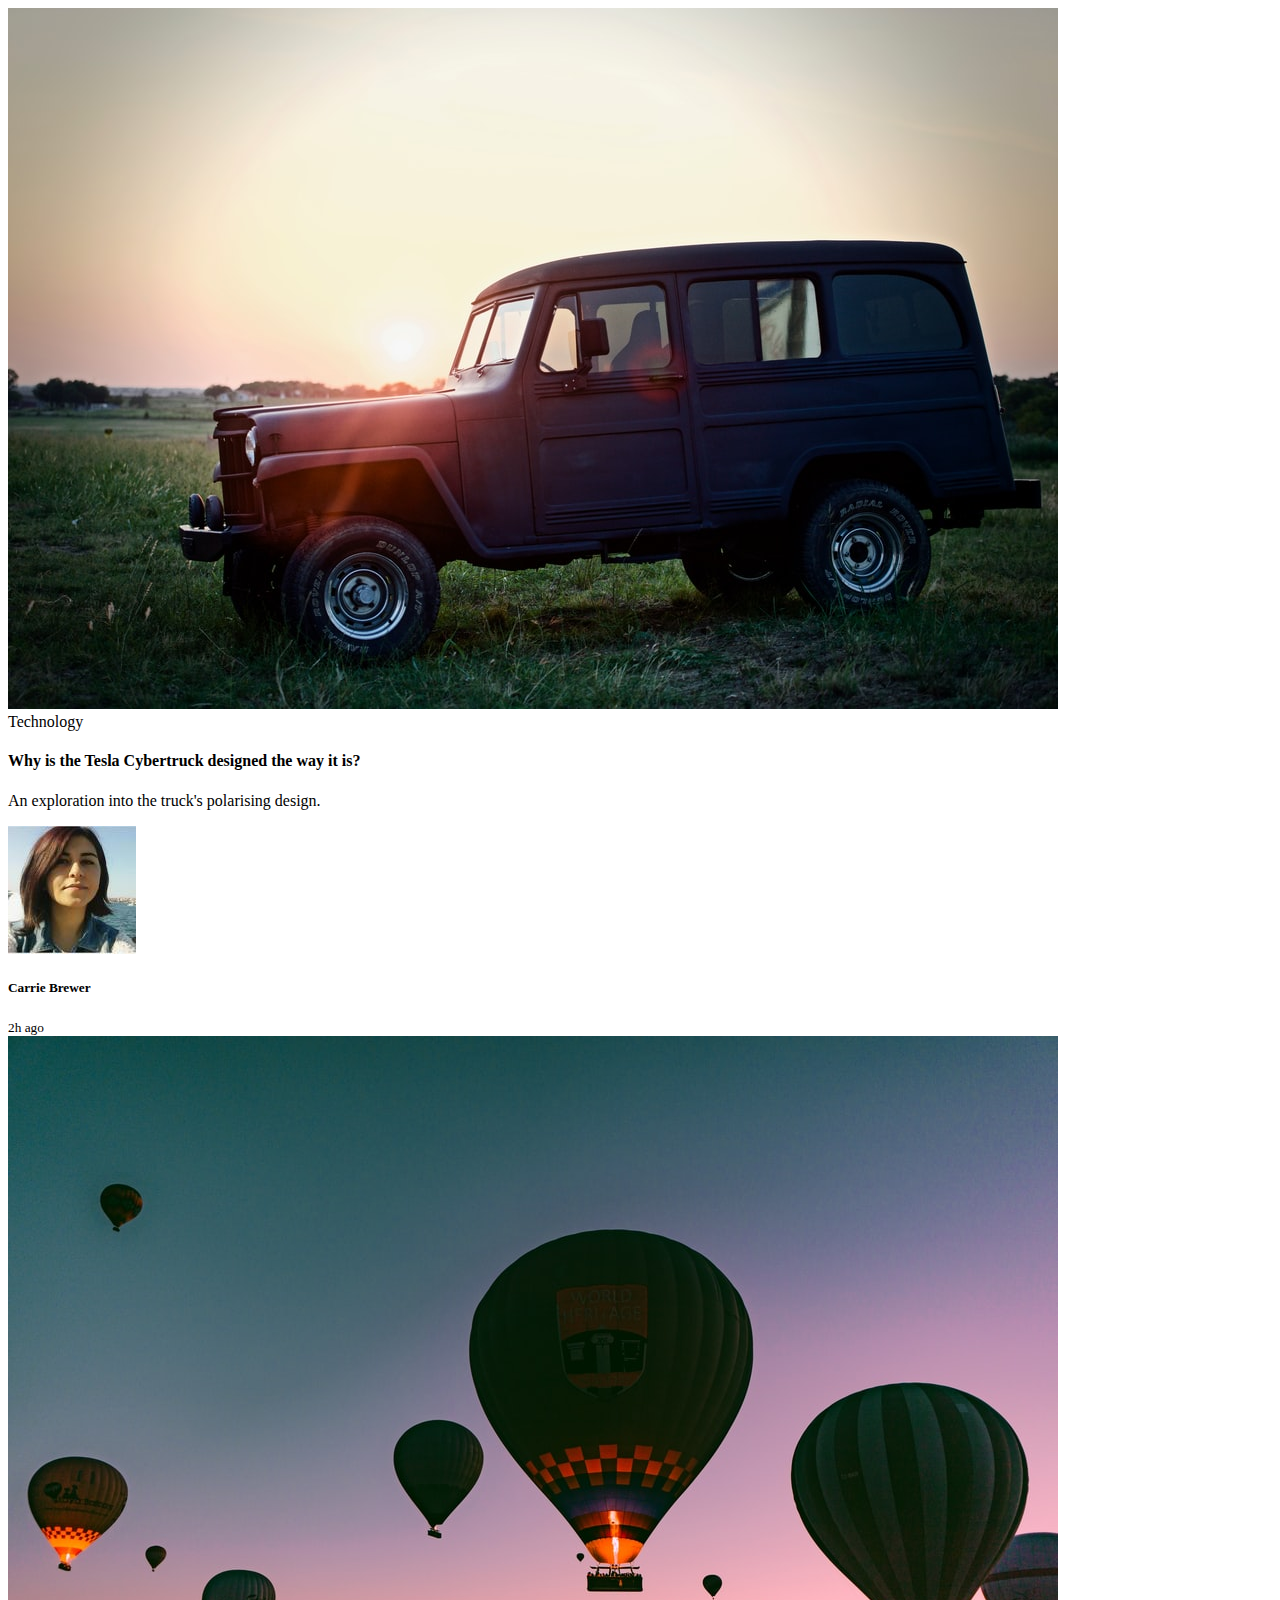
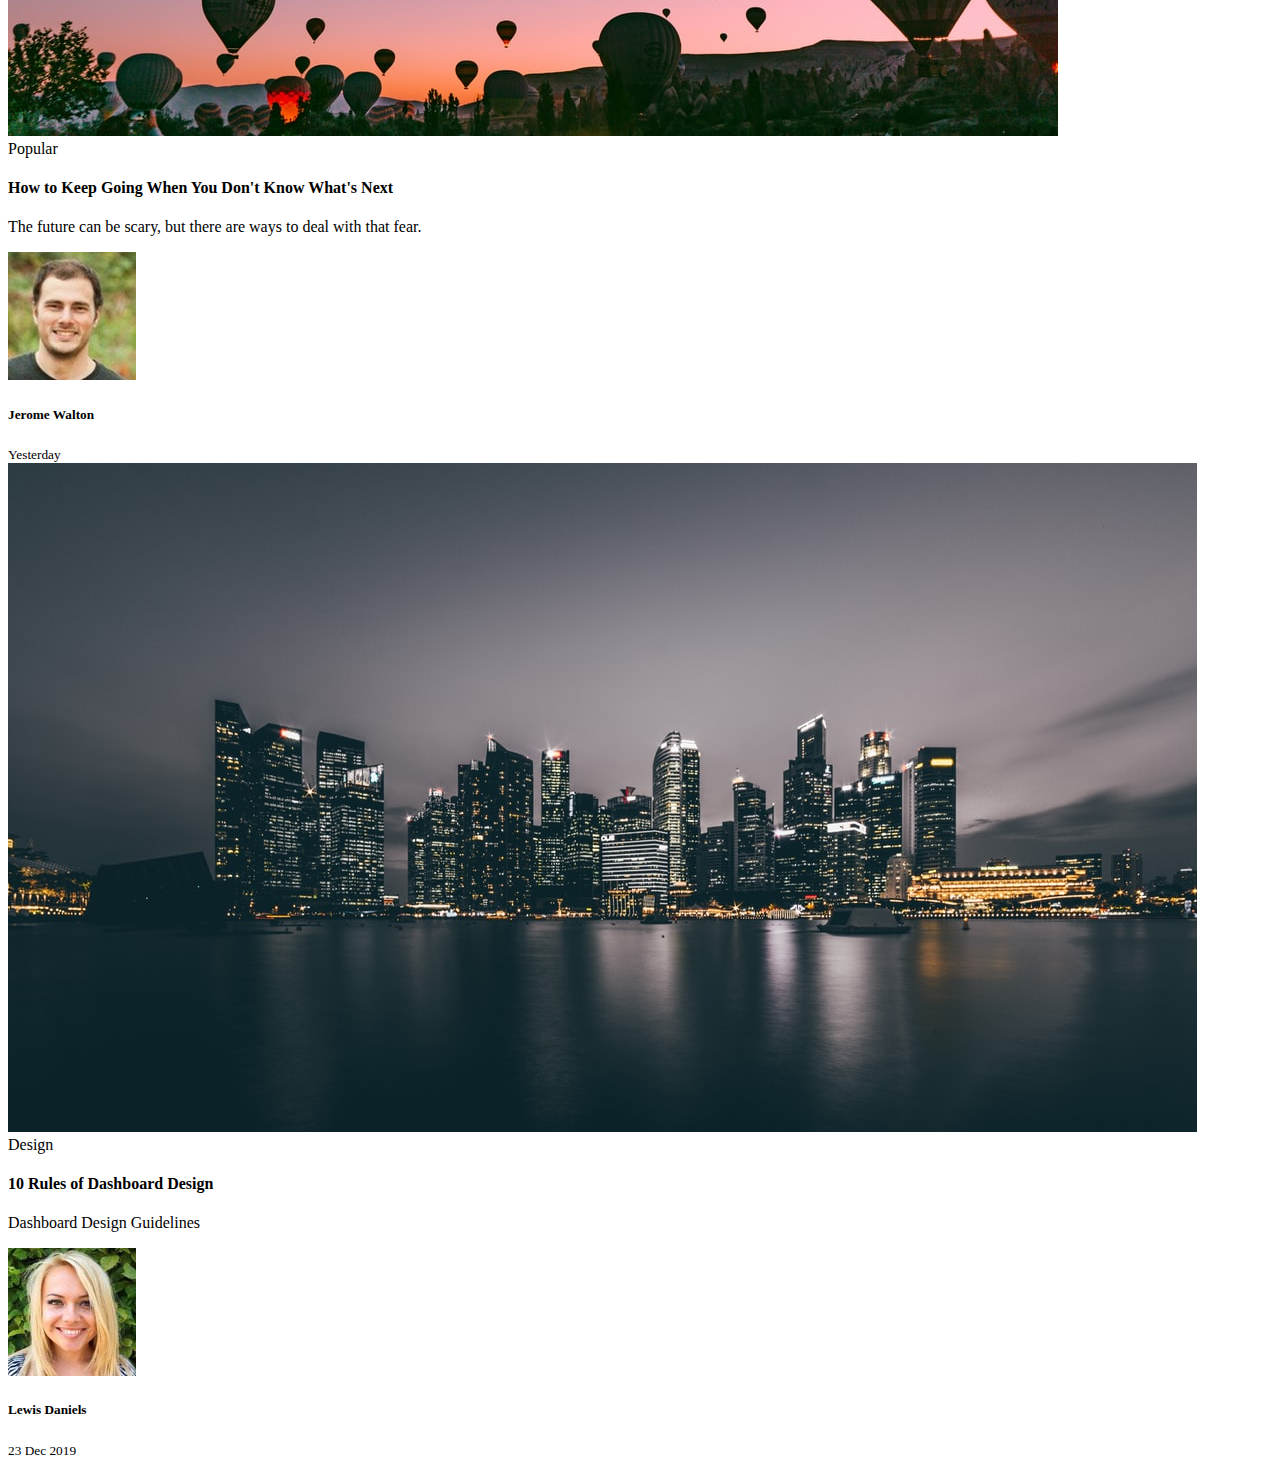
==== 1_blog_cards/index.html @ 3a8765f8 "Index" ====
<!DOCTYPE html>
<html lang="en">
<head>
    <meta charset="UTF-8">
    <meta name="viewport" content="width=device-width, initial-scale=1.0">
    <title>Blog Posts</title>
    <link rel="stylesheet" href="./style.css /">
</head>
<body>
    <div class="container">
        <div class="card">
            <div class="card-header">
                <img src="./images/rover.jpeg" alt="rover" />
            </div>
                <div class="card-body">
                    <span class="tag tag-teal">Technology</span>
                    <h4>Why is the Tesla Cybertruck designed the way it is?</h4>
                    <p>An exploration into the truck's polarising design.</p>
                    <div class="user">
                        <img src="./images/user-1.jpg" alt="user 1" />
                        <div class="user-info">
                            <h5>Carrie Brewer</h5>
                            <small>2h ago</small>
                        </div>
                    </div>
                </div>
        </div>
        <div class="card">
            <div class="card-header">
                <img src="./images/ballons.jpeg" alt="ballons" />
            </div>
            <div class="card-body">
                <span class="tag tag-purple">Popular</span>
                <h4>How to Keep Going When You Don't Know What's Next</h4>
                <p>
                    The future can be scary, but there are ways to deal with that fear.
                </p>
                <div class="user">
                    <img src="./images/user-2.jpg" alt="user 2" />
                    <div class="user_info">
                        <h5>Jerome Walton</h5>
                        <small>Yesterday</small>
                    </div>
                </div>
            </div>
        </div>
        <div class="card">
            <div class="card-header">
                <img src="./images//city.jpeg" alt="city" />
            </div>
            <div class="card-body">
                <span class="tag tag-pink">Design</span>
                <h4>10 Rules of Dashboard Design</h4>
                <p>Dashboard Design Guidelines</p>
                <div class="user">
                    <img src="./images//user-3.jpg" alt="user 3" />
                    <div class="user-info">
                        <h5>Lewis Daniels</h5>
                        <small>23 Dec 2019</small>
                    </div>
                </div>
            </div>
        </div>
    </div>
</body>
</html>
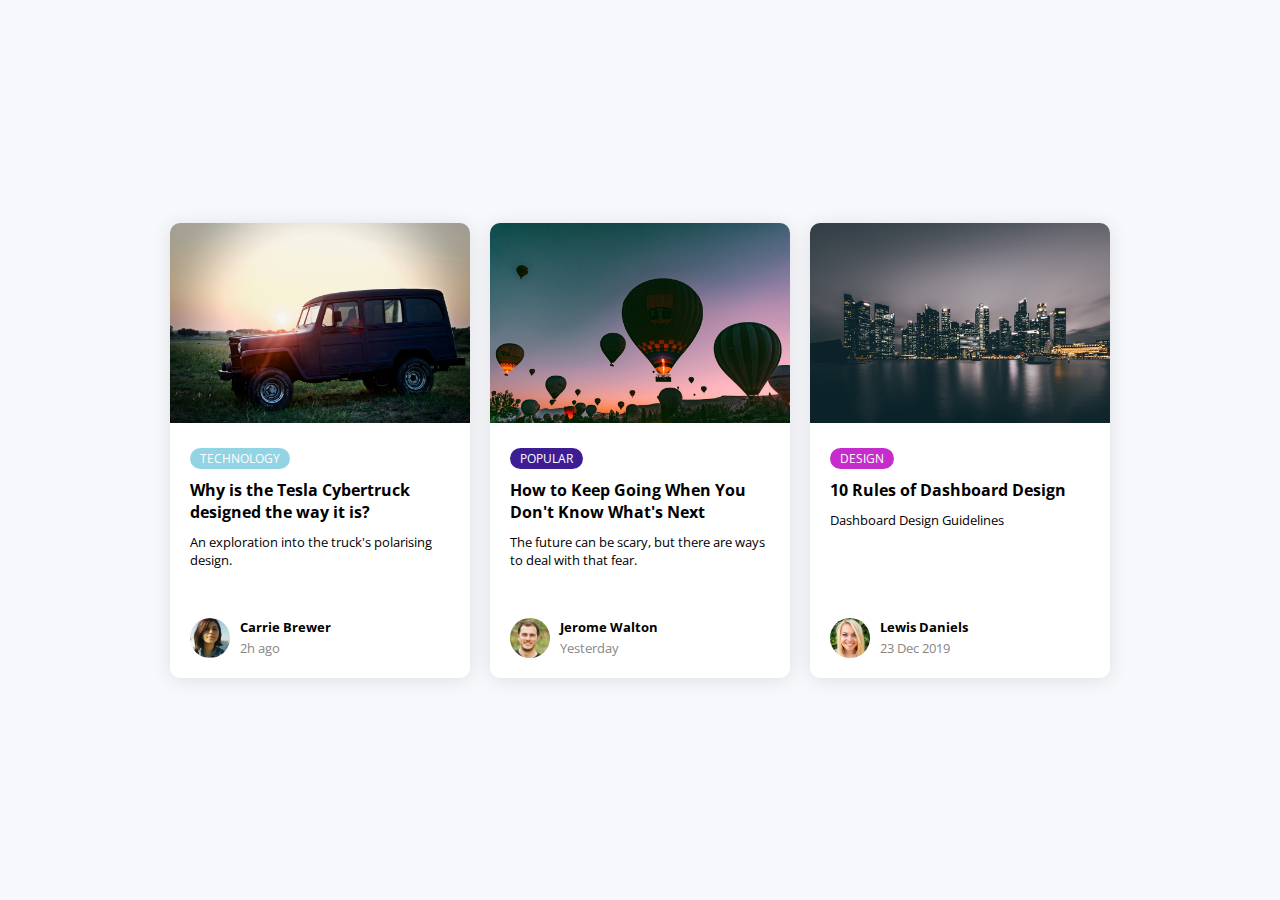
==== commit 18157e4c: "Correction on index" ====
--- a/1_blog_cards/index.html
+++ b/1_blog_cards/index.html
@@ -4,7 +4,7 @@
     <meta charset="UTF-8">
     <meta name="viewport" content="width=device-width, initial-scale=1.0">
     <title>Blog Posts</title>
-    <link rel="stylesheet" href="./style.css /">
+    <link rel="stylesheet" href="./style.css" />
 </head>
 <body>
     <div class="container">
@@ -37,7 +37,7 @@
                 </p>
                 <div class="user">
                     <img src="./images/user-2.jpg" alt="user 2" />
-                    <div class="user_info">
+                    <div class="user-info">
                         <h5>Jerome Walton</h5>
                         <small>Yesterday</small>
                     </div>
--- a/1_blog_cards/style.css
+++ b/1_blog_cards/style.css
@@ -0,0 +1,105 @@
+@import url('https://fonts.googleapis.com/css?family=Open+Sans:400,600&display=swap');
+
+* {
+  box-sizing: border-box;
+}
+
+body {
+  background-color: #f7f8fc;
+  font-family: 'Open Sans', sans-serif;
+  display: flex;
+  align-items: center;
+  justify-content: center;
+  min-height: 100vh;
+  margin: 0;
+}
+
+.container {
+  /* CHANGE TO GRID */
+  display: grid;
+  grid-template-columns: repeat(3, 1fr);
+  justify-items: center;
+  grid-gap: 20px;
+  width: 940px;
+  max-width: 100%;
+  margin: auto;
+}
+
+.card {
+  background-color: #fff;
+  border-radius: 10px;
+  box-shadow: 0 2px 20px rgba(0, 0, 0, 0.1);
+  overflow: hidden;
+  width: 300px;
+}
+
+.card-header img {
+  object-fit: cover;
+  height: 200px;
+  width: 100%;
+}
+
+.card-body {
+  display: flex;
+  flex-direction: column;
+  align-items: start;
+  padding: 20px;
+  min-height: 250px;
+}
+
+.card-body h4 {
+  margin: 10px 0;
+}
+
+.card-body p {
+  font-size: 13px;
+  margin: 0 0 40px;
+}
+
+.tag {
+  background-color: #fff;
+  border-radius: 50px;
+  font-size: 12px;
+  color: #fff;
+  margin: 0;
+  padding: 2px 10px;
+  text-transform: uppercase;
+}
+
+.tag-teal {
+  background-color: #92d4e4;
+}
+
+.tag-purple {
+  background-color: #3d1d94;
+}
+
+.tag-pink {
+  background-color: #c62bcb;
+}
+
+.user {
+  display: flex;
+  margin-top: auto;
+}
+
+.user img {
+  border-radius: 50%;
+  margin-right: 10px;
+  height: 40px;
+  width: 40px;
+}
+
+.user-info h5 {
+  margin: 0;
+}
+
+.user-info small {
+  color: #888785;
+}
+
+@media (max-width: 940px) {
+  .container {
+    grid-template-columns: 1fr;
+  }
+}
